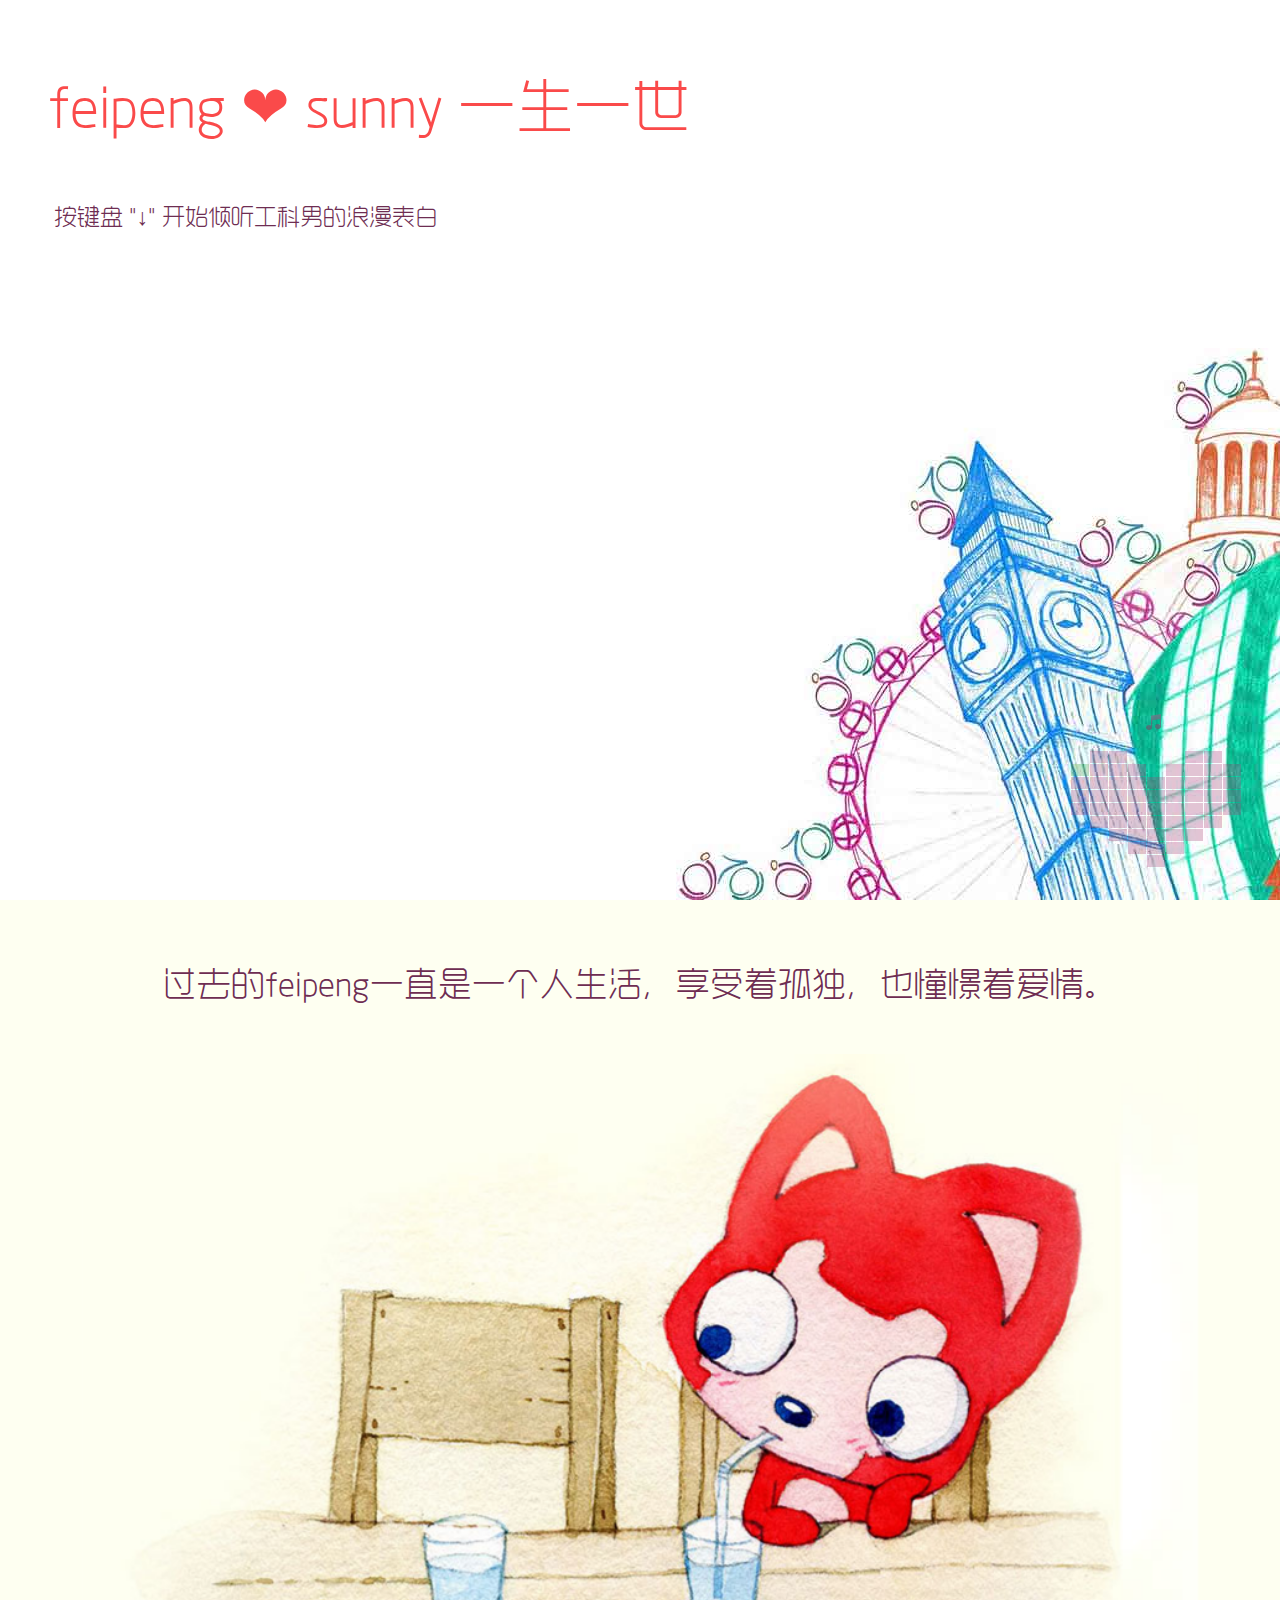
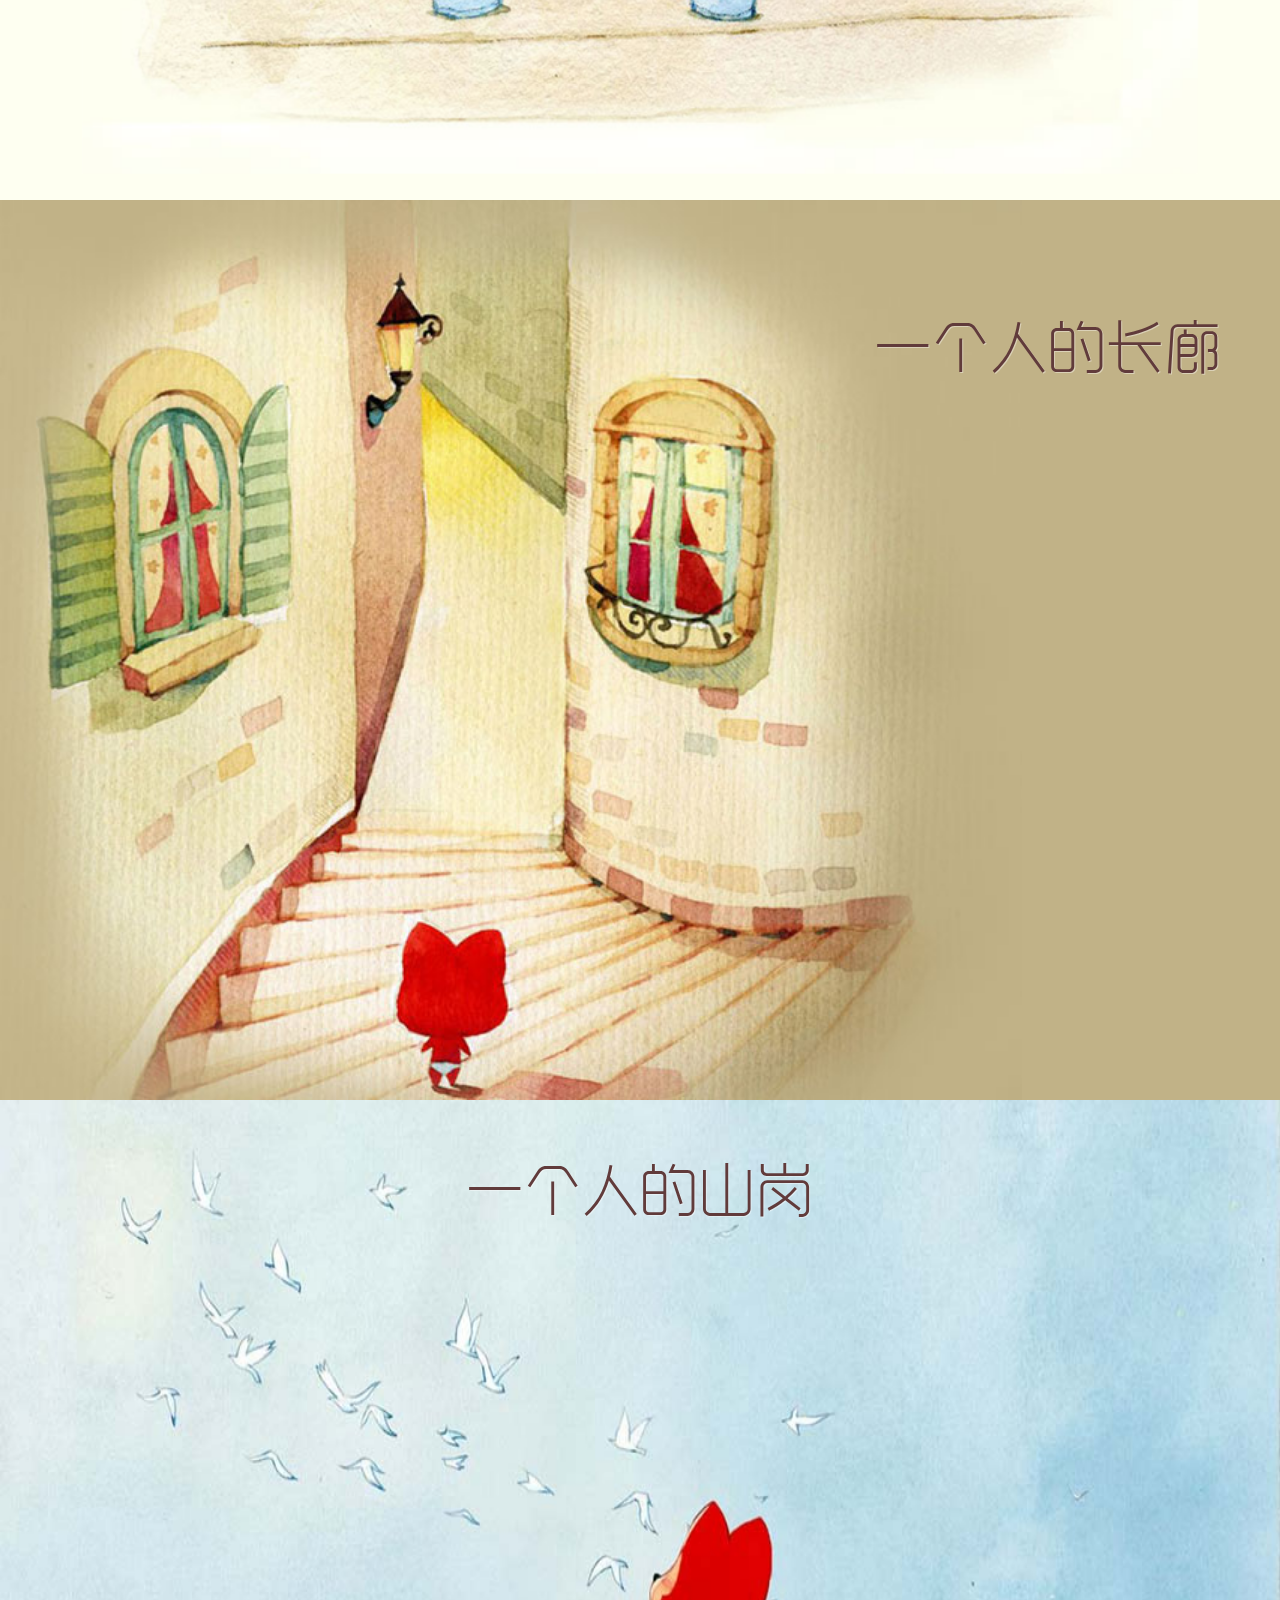
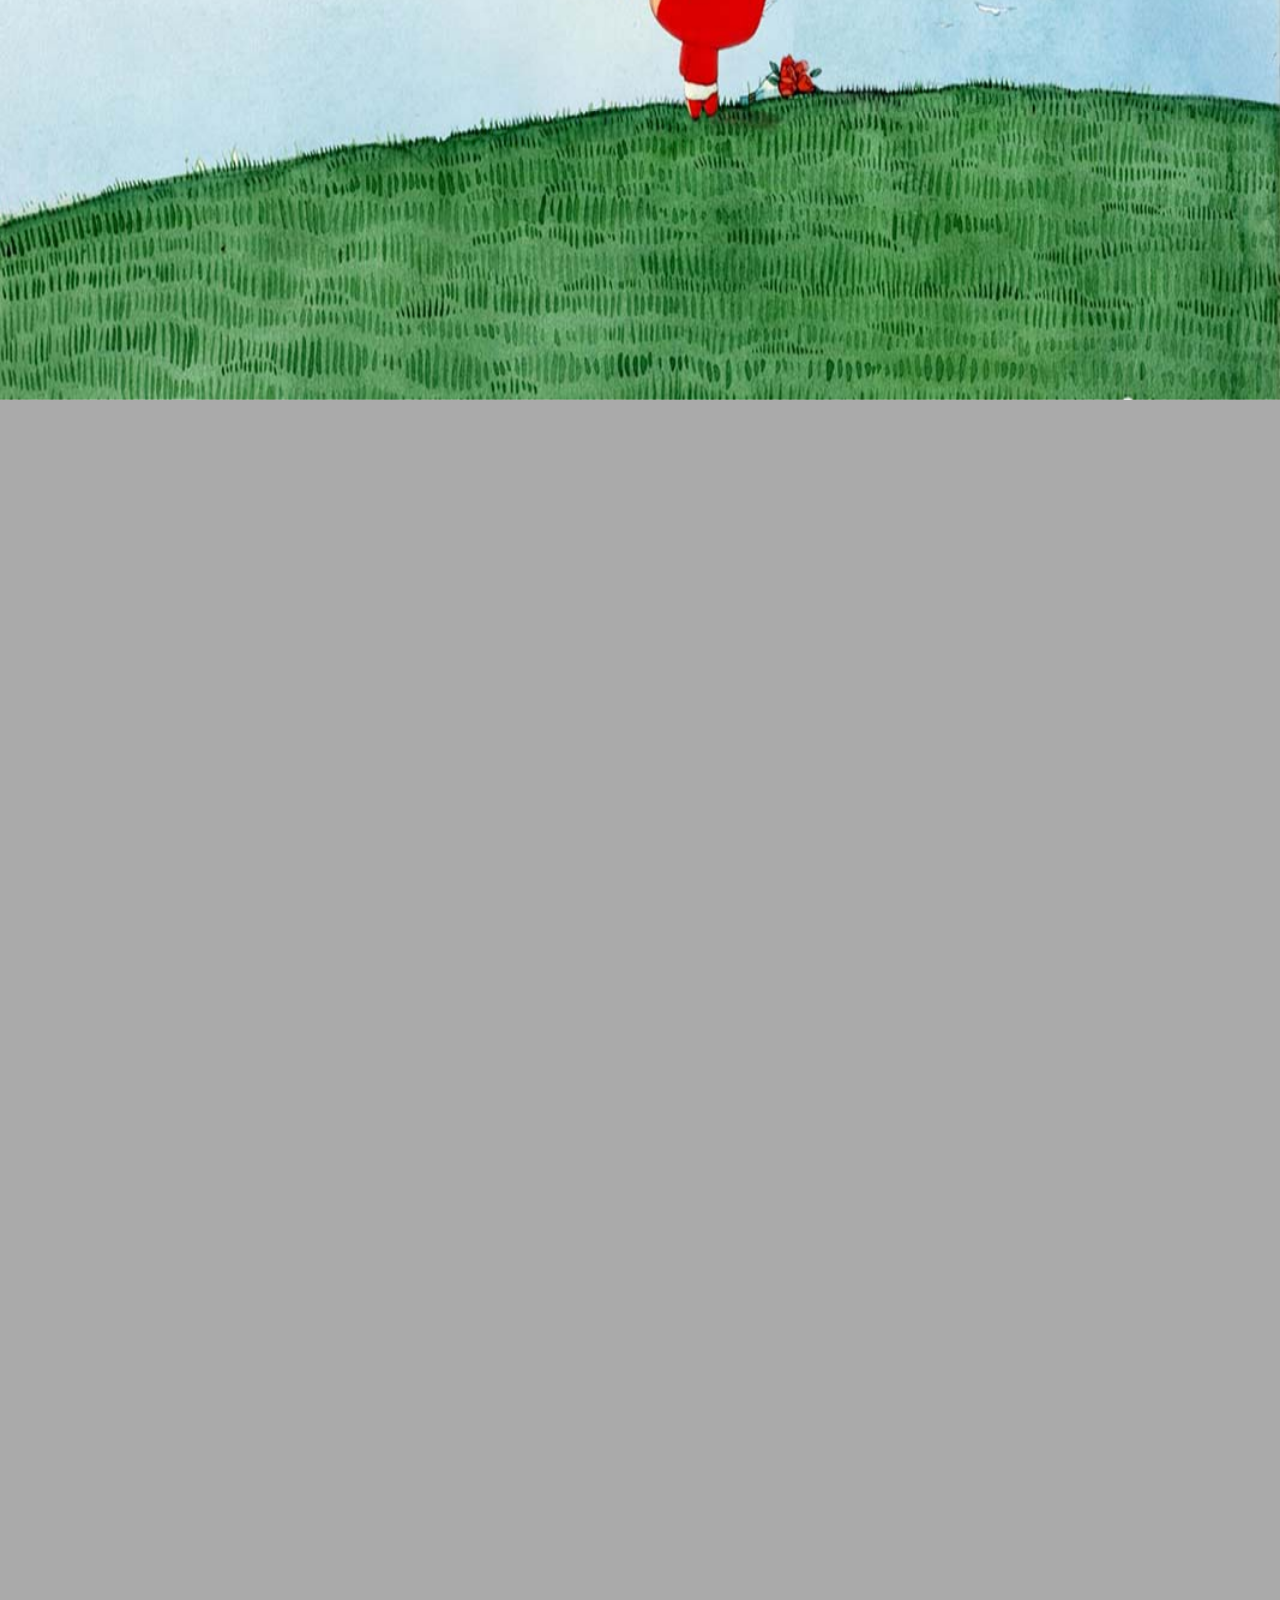
==== index.html @ ffeda3e2 "edit" ====
<html><!DOCTYPE HTML>
<!--[if IE 6]>
<html id="ie6" class="ie ie6 lt-ie9">
<![endif]-->
<!--[if IE 7]>
<html id="ie7" class="ie ie7 lt-ie9">
<![endif]-->
<!--[if IE 8]>
<html id="ie8" class="ie ie8 lt-ie9">
<![endif]-->
<!--[if gte IE 9]>
<html class="ie ie9">
<![endif]-->
<!--[if !(IE)]><!-->
<html>
<!--<![endif]-->
<head>
	<meta http-equiv='Pragma' content='no-cache' />
	<meta charset="UTF-8">
	<meta name="viewport" content="width=device-width, minimum-scale=1.0, maximum-scale=1.0, user-scalable=no">
	<meta name="author" content="DSX,工科男表白,浪漫表白,表白网站">
	<meta name="description" content="这是XXX为XXX表白制作的表白网站">
	<title>feipeng LOVE sunny</title>
	<link rel="stylesheet" href="all.min.css" >
</head>
<body>
	<div class="flowtime">
		<div class="ft-section section-1" data-id="section-1">
			<div id="/section-1/page-1" class="ft-page page-1" data-id="page-1">
				<p class="text1"><span id="text-75" contenteditable="true">feipeng</span> ❤ <span id="text-76" contenteditable="true">sunny</span> <span id="text-77" contenteditable="true">一生一世</span></p>
				<p class="text2">按键盘 "↓" <span id="text-78" contenteditable="true">开始倾听工科男的浪漫表白</span></p>
			</div>
			<div id="/section-1/page-2" class="ft-page page-2" data-id="page-2">
				<p class="top-text" id="text-1" contenteditable="true">过去的feipeng一直是一个人生活，享受着孤独，也憧憬着爱情。</p>
				<img src="img/iali63.jpg" tppabs="img/iali63.jpg"  alt="过去的feipeng一直是一个人生活，享受着孤独，也憧憬着爱情。" />
			</div>
			<div id="/section-1/page-3" class="ft-page page-3 left-img" data-id="page-3">
				<h2 class="text" id="text-2" contenteditable="true">一个人的长廊</h2>
				<img src="img/iali35.jpg" tppabs="img/iali35.jpg"  alt="一个人的长廊"/>
			</div>
			<div id="/section-1/page-4" class="ft-page page-4 full-img" data-id="page-4">
				<h2 class="center-text" id="text-3" contenteditable="true">一个人的山岗</h2>
				<img src="img/iali6.jpg" tppabs="img/iali6.jpg"  alt="一个人的山岗" />
			</div>
		</div>
		<div class="ft-section section-2" data-id="section-2">
			<div id="/section-2/page-1" class="ft-page page-5 full-img" data-id="page-1">
				<h2 class="center-text" id="text-4" contenteditable="true">一个人的地铁</h2>
				<img src="img/iali19.jpg" tppabs="img/iali19.jpg"  alt="一个人的地铁" />
			</div>
			<div id="/section-2/page-2" class="ft-page page-6" data-id="page-2">
				<h2 class="center-text" id="text-5" contenteditable="true">一个人的游乐场</h2>
				<img src="img/iali29.jpg" tppabs="img/iali29.jpg" alt="一个人的游乐场"/>
			</div>
			<div id="/section-2/page-3" class="ft-page page-7" data-id="page-3">
				<h3 id="text-6" contenteditable="true">但他依然乐观，微笑着，等待着</h3>
				<img src="img/iali60.jpg" tppabs="img/iali60.jpg"  alt="但他依然乐观，微笑着，等待着"/>
			</div>
			<div id="/section-2/page-4" class="ft-page page-8 full-img" data-id="page-4">
				<h3 id="text-7" contenteditable="true">生活难免有风风雨雨</h3>
				<img src="img/iali51.jpg" tppabs="img/iali51.jpg" alt="生活难免有风风雨雨" />
			</div>
			<div id="/section-2/page-5" class="ft-page page-9" data-id="page-5">
				<h3 id="text-8" contenteditable="true">他总是能够轻松的应对</h3>
				<img src="img/iali5.jpg" tppabs="img/iali5.jpg" />
			</div>
			<div id="/section-2/page-6" class="ft-page page-10" data-id="page-6">
				<h3 id="text-9" contenteditable="true">并且面带阳光、自信的笑容</h3>
				<img src="img/iali22.jpg" tppabs="img/iali22.jpg" />
			</div>
		</div>
		<div class="ft-section section-3" data-id="section-3">
			<div id="/section-3/page-1" class="ft-page page-11 full-img" data-id="page-1">
				<h3 id="text-10" contenteditable="true">生活也不会总是一帆风顺</h3>
				<img src="img/iali24.jpg" tppabs="img/iali24.jpg"  />
			</div>
			<div id="/section-3/page-2" class="ft-page page-12" data-id="page-2">
				<h3><span id="text-11" contenteditable="true">但他每次都能勇敢的面对</span><br /><span id="text-12" contenteditable="true">随时准备接受生活的挑战</span></h3>
				<img src="img/iali25.jpg" tppabs="img/iali25.jpg" />
			</div>
			<div id="/section-3/page-3" class="ft-page page-13" data-id="page-3">
				<img src="img/iali64.jpg" tppabs="img/iali64.jpg" alt='可是小明的爱情又在哪里呢？' />
				<h3 id="text-13" contenteditable="true">可是feipeng的爱情又在哪里呢？</h3>
			</div>
			<div id="/section-3/page-4" class="ft-page page-14 left-img" data-id="page-4">
				<h3 id="text-14" contenteditable="true">在镜子里面吗？他不敢相信</h3>
				<img src="img/iali46.jpg" tppabs="img/iali46.jpg" />
			</div>
			<div id="/section-3/page-5" class="ft-page page-15 left-img" data-id="page-5">
				<h3><span id="text-15" contenteditable="true">他去问大树，我的爱情在哪里？</span><br /><span id="text-16" contenteditable="true">大树告诉他，也许就在不远的地方</span></h3>
				<img src="img/iali45.jpg" tppabs="img/iali45.jpg" />
			</div>
			<div id="/section-3/page-6" class="ft-page page-16 left-img" data-id="page-6">
				<h3><span id="text-17" contenteditable="true">于是，feipeng一个人继续向前走</span><br /><span id="text-18" contenteditable="true">走在茫茫的雪地上</span></h3>
				<img src="img/iali66.jpg" tppabs="img/iali66.jpg" />
			</div>
			<div id="/section-3/page-7" class="ft-page page-17 top-text" data-id="page-7">
				<h3 id="text-19" contenteditable="true">直到有一天feipeng与sunny相遇了</h3>
				<img src="img/iali16.jpg" tppabs="img/iali16.jpg" />
			</div>
		</div>
		<div class="ft-section section-4" data-id="section-4">
			<div id="/section-4/page-1" class="ft-page page-18 full-img" data-id="page-1">
				<p class="text" id="text-20" contenteditable="true">feipeng喜欢sunny，非常非常的喜欢，因为sunny的出现，feipeng脸上有了更加灿烂的笑容</p>
				<img src="img/iali11.jpg" tppabs="img/iali11.jpg"  />
			</div>
			<div id="/section-4/page-2" class="ft-page page-19" data-id="page-2">
				<h3 id="text-21" contenteditable="true">可是sunny会喜欢feipeng吗？</h3>
				<img src="img/iali75.jpg" tppabs="img/iali75.jpg" />
			</div>
			<div id="/section-4/page-3" class="ft-page page-20" data-id="page-3">
				<img src="img/iali59.png" tppabs="img/iali59.png" />
				<h3 id="text-22" contenteditable="true">feipeng想。。。</h3>
				<img src="img/iali9.jpg" tppabs="img/iali9.jpg" />
			</div>
			<div id="/section-4/page-4" class="ft-page page-21" data-id="page-4">
				<h3 id="text-23" contenteditable="true">feipeng想和sunny在一起</h3>
				<img src="img/iali59.png" tppabs="img/iali59.png" />
			</div>
			<div id="/section-4/page-5" class="ft-page page-22 left-img" data-id="page-5">
				<h3 id="text-24" contenteditable="true">然后feipeng会经常去找sunny</h3>
				<img src="img/iali4.jpg" tppabs="img/iali4.jpg" />
			</div>
			<div id="/section-4/page-6" class="ft-page page-23 left-img" data-id="page-6">
				<h3 id="text-25" contenteditable="true">然后两个人一起出去玩</h3>
				<img src="img/iali44.jpg" tppabs="img/iali44.jpg" />
			</div>
			<div id="/section-4/page-7" class="ft-page page-24 full-img" data-id="page-7">	
				<h3 id="text-26" contenteditable="true">晚上feipeng会把sunny送回家</h3>
				<img src="img/iali32.jpg" tppabs="img/iali32.jpg" />
			</div>
		</div>
		<div class="ft-section section-5" data-id="section-5">
			<div id="/section-5/page-1" class="ft-page page-25 left-img" data-id="page-1">
				<h3><span id="text-27" contenteditable="true">直到很晚</span><br /><span id="text-28" contenteditable="true">feipeng再一个人回家</span></h3>
				<img src="img/iali37.jpg" tppabs="img/iali37.jpg" />
			</div>
			<div id="/section-5/page-2" class="ft-page page-26 top-text" data-id="page-2">
				<h3 id="text-29" contenteditable="true">然后高兴地进入梦乡，在梦中还会和sunny在一起</h3>
				<img src="img/iali10.gif" tppabs="img/iali10.gif" />
			</div>
			<div id="/section-5/page-3" class="ft-page page-27" data-id="page-3">
				<h3 id="text-30" contenteditable="true">feipeng想成为了sunny的逛街助手</h3>
				<img src="img/iali67.jpg" tppabs="img/iali67.jpg"  />
			</div>
			<div id="/section-5/page-4" class="ft-page page-28" data-id="page-4">
				<h3 id="text-31" contenteditable="true">然后，feipeng和sunny一起去很多地方玩</h3>
				<img src="img/iali40.jpg" tppabs="img/iali40.jpg" />
			</div>
			<div id="/section-5/page-5" class="ft-page page-29" data-id="page-5">
				<h3 id="text-32" contenteditable="true">feipeng也想和sunny一块成为一对吃货</h3>
				<img src="img/iali12.jpg" tppabs="img/iali12.jpg" />
			</div>
			<div id="/section-5/page-6" class="ft-page page-30" data-id="page-6">
				<h3 id="text-33" contenteditable="true">再然后，他们会搬到了一起</h3>
				<img src="img/iali76.gif" tppabs="img/iali76.gif" />
			</div>
			<div id="/section-5/page-7" class="ft-page page-31" data-id="page-7">
				<h3 id="text-34" contenteditable="true">再然后，feipeng会开始学习她的技能</h3>
				<img src="img/iali77.jpg" tppabs="img/iali77.jpg" />
			</div>
		</div>
		<div class="ft-section section-6" data-id="section-6">
			<div id="/section-6/page-1" class="ft-page page-32" data-id="page-1">
				<h3 id="text-35" contenteditable="true">煮饭</h3>
				<img src="img/iali62.jpg" tppabs="img/iali62.jpg"  />
			</div>
			<div id="/section-6/page-2" class="ft-page page-33 top-text" data-id="page-2">
				<h3 id="text-36" contenteditable="true">那时候，每天早上，他们吃着自己做的美食</h3>
				<img src="img/iali3.jpg" tppabs="img/iali3.jpg" />
			</div>
			<div id="/section-6/page-3" class="ft-page page-34 left-img" data-id="page-3">
				<h3 id="text-37" contenteditable="true">然后在同一个站台，高高兴兴的一起上班</h3>
			</div>
			<div id="/section-6/page-4" class="ft-page page-35" data-id="page-4">
				<h3><span id="text-38" contenteditable="true">feipeng会感觉自己好幸福。</span><br /><span id="text-39" contenteditable="true">因为自己有了家</span><br /><span id="text-40" contenteditable="true">那个有sunny在的地方</span></h3>
				<img src="img/iali8.gif" tppabs="img/iali8.gif" />
			</div>
			<div id="/section-6/page-5" class="ft-page page-36 full-img" data-id="page-5">
				<h3 id="text-41" contenteditable="true">他们可能偶尔也会吵架</h3>
				<img src="img/iali31.jpg" tppabs="img/iali31.jpg" />
			</div>
			<div id="/section-6/page-6" class="ft-page page-37 left-img" data-id="page-6">
				<h3 id="text-42" contenteditable="true">feipeng不想这样</h3>
				<img src="img/iali49.jpg" tppabs="img/iali49.jpg" />
			</div>
			<div id="/section-6/page-7" class="ft-page page-38 bottom-text" data-id="page-7">
				<img src="img/iali21.jpg" tppabs="img/iali21.jpg" />
				<h3 id="text-43" contenteditable="true">一定是我有什么做的不对，feipeng会这么想</h3>
			</div>
		</div>
		<div class="ft-section section-7" data-id="section-7">
			<div id="/section-7/page-1" class="ft-page page-39 left-img" data-id="page-1">
				<h3 id="text-44" contenteditable="true">如果没有sunny在身边，窗外就没有风景</h3>
				<img src="img/iali2.jpg" tppabs="img/iali2.jpg" />
			</div>
			<div id="/section-7/page-2" class="ft-page page-40" data-id="page-2">
				<h3 id="text-45" contenteditable="true">如果没有sunny在身后</h3>
				<img src="img/iali14.jpg" tppabs="img/iali14.jpg"  />
			</div>
			<div id="/section-7/page-3" class="ft-page page-41" data-id="page-3">
				<img src="img/iali30_1.jpg" tppabs="img/iali30_1.jpg" class='img1'/>
				<img src="img/iali30_2.jpg" tppabs="img/iali30_2.jpg" class='img2'/>
				<h3 id="text-46" contenteditable="true"> feipeng又怎会飞的更高更远</h3>
			</div>
			<div id="/section-7/page-4" class="ft-page page-42" data-id="page-4">
				<h3><span id="text-47" contenteditable="true">feipeng不想这样。他要为sunny改变自己</span><br /><span id="text-48" contenteditable="true">feipeng不知道sunny喜欢什么，但他一定会满足她的一切。</span></h3>
				<img src="img/iali69.jpg" tppabs="img/iali69.jpg"  />
			</div>
			<div id="/section-7/page-5" class="ft-page page-43" data-id="page-5">
				<img src="img/iali42.jpg" tppabs="img/iali42.jpg" />
				<h3 id="text-49" contenteditable="true">我愿意一直陪伴着你</h3>
			</div>
			<div id="/section-7/page-6" class="ft-page page-44 left-img" data-id="page-6">
				<h3><span id="text-50" contenteditable="true">爱情就像花草一样</span><br /><span id="text-51" contenteditable="true">需要用包容来浇灌</span></h3>
				<img src="img/iali0.jpg" tppabs="img/iali0.jpg" />
			</div>
			<div id="/section-7/page-7" class="ft-page page-45 left-img" data-id="page-7">
				<h3><span id="text-52" contenteditable="true">直到一天，feipeng不想让自己后悔</span><br /><span id="text-53" contenteditable="true">feipeng开始准备一份惊喜</span></h3>
				<img src="img/iali18.jpg" tppabs="img/iali18.jpg" />
			</div>
		</div>
		<div class="ft-section section-8" data-id="section-8">
			<div id="/section-8/page-1" class="ft-page page-46" data-id="page-1">
				<img src="img/iali57.gif" tppabs="img/iali57.gif" />
				<h3>
					<span id="text-54" contenteditable="true">看着惊喜一点点准备好了</span>
					<span id="text-55" contenteditable="true">feipeng好开心</span>
					<span id="text-56" contenteditable="true">因为他想象着sunny看到时</span>
					<span id="text-57" contenteditable="true">开心的样子</span>
				</h3>
			</div>
			<div id="/section-8/page-2" class="ft-page page-47 top-text" data-id="page-2">
				<img src="img/iali58.jpg" tppabs="img/iali58.jpg" />
				<h3>
					<span id="text-58" contenteditable="true">想想未来他们或许</span>
                    <span id="text-59" contenteditable="true">会有一辈子</span>
					<span id="text-59" contenteditable="true">feipeng好开心</span>
					<span id="text-60" contenteditable="true">或许他可以和sunny一起</span>
					<span id="text-61" contenteditable="true">去全世界好多地方玩</span></h3>
				
			</div>
			<div id="/section-8/page-3" class="ft-page page-48 left-img" data-id="page-3">
				<p><span id="text-62" contenteditable="true">feipeng也会继续努力</span><br /><span id="text-63" contenteditable="true">为了他和sunny的梦之城堡</span></p>
				<img src="img/iali65.jpg" tppabs="img/iali65.jpg"  />
			</div>
			<div id="/section-8/page-4" class="ft-page page-49 full-img" data-id="page-4">
			<img src="img/iali71.jpg" tppabs="img/iali71.jpg" />
				<p class="text">
					<span class='text' id="text-64" contenteditable="true">feipeng很幸福，因为他遇到了sunny。他相信后面的每天都会是快乐的</span><br />
					<span class='text' id="text-65" contenteditable="true">简简单单，体会与XX在一起的每一个刻</span>
				</p>
			</div>
			<div id="/section-8/page-5" class="ft-page page-50" data-id="page-5">
				<p class='text' id="text-66" contenteditable="true">feipeng想和sunny一起过幸福的生活</p>
				<img src="img/iali50_1.jpg" tppabs="img/iali50_1.jpg" class='img1' />
				<img src="img/iali50_2.jpg" tppabs="img/iali50_2.jpg" class='img2' />
			</div>
			<div id="/section-8/page-6" class="ft-page page-51" data-id="page-6">
				<p>
					<span id="text-67" contenteditable="true">永远有多远？</span><br />
					<span id="text-68" contenteditable="true">比时间多一秒就是永远，我会永远爱你</span><br />
					<span id="text-69" contenteditable="true">世界有多大？</span><br />
					<span id="text-70" contenteditable="true">你走到哪里，世界就有多大</span>
					</p>
			</div>
		</div>
		<div class="ft-section section-9" data-id="section-9">
			<div id="/section-9/page-1" class="ft-page page-52 full-img" data-id="page-1">
				<h3 id="text-71" contenteditable="true">如果三年后你注定是我女朋友，你何不提早行使你的权利</h3>
				<img src="img/iali20.jpg" tppabs="img/iali20.jpg"  />
			</div>
			<div id="/section-9/page-2" class="ft-page page-53" data-id="page-2">
				<img src="img/iali68.jpg" tppabs="img/iali68.jpg" alt='happy birthday' />
				<h3 id="text-72" contenteditable="true">我爱你</h3>
			</div>
			<div id="/section-9/page-3" class="ft-page page-54 center-img" data-id="page-3" >
				<div class="center-img">I love you</div>
			</div>
			<div id="/section-9/page-4" class="ft-page page-55 right-img" data-id="page-4">
				<img src="img/14915.jpg" tppabs="img/14915.jpg" />
				<p class="text">
					<span id="text-73" contenteditable="true">我相信，feipeng和sunny的故事会一直继续下去。</span><br />
					<span id="text-74" contenteditable="true">无论精彩、平淡都会是他们喜欢的。</span><br /><br />
                    <span id="text-74" contenteditable="true" style="color:red">龚萱，我爱你</span><br />
					<br />
					<br />
					<span> -- 按“Esc"键有惊喜</span>
				</p>				
			</div>
		</div>
	</div>
	<div class="nojavascript">您的浏览器禁用了javascript，无法正常浏览本页面</div>
	

	<audio id="bgmMusic" src="lovebgm.mp3" autoplay="autoplay" loop preload="auto" type="audio/mp3"></audio>

	
	<script src="jquery.min.js"></script>
	<script src="all.min.js" ></script>
	<script src="love.min.js" ></script>
	<div class="mPower"><span id="on" title="点击暂停" style=""></span><span id="off" title="点击播放"  style=""></span></div>

	
</body>
</html>
---- all.min.css ----
html,body,div,span,applet,object,iframe,h1,h2,h3,h4,h5,h6,p,blockquote,pre,a,abbr,acronym,address,big,cite,code,del,dfn,em,img,ins,kbd,q,s,samp,small,strike,strong,sub,sup,tt,var,b,u,i,center,dl,dt,dd,ol,ul,li,fieldset,form,label,legend,table,caption,tbody,tfoot,thead,tr,th,td,article,aside,canvas,details,embed,figure,figcaption,footer,header,hgroup,menu,nav,output,ruby,section,summary,time,mark,audio,video {
	margin:0;
	padding:0;
	border:0;
	font-size:100%;
	font:inherit;
	vertical-align:baseline
}
article,aside,details,figcaption,figure,footer,header,hgroup,menu,nav,section {
	display:block
}
body {
	line-height:1
}
strong,b {
	font-weight:bold
}
ol,ul {
	list-style:none
}
blockquote,q {
	quotes:none
}
blockquote:before,blockquote:after,q:before,q:after {
	content:'';
	content:none
}
table {
	border-collapse:collapse;
	border-spacing:0
}
html,body {
	width:100%;
	height:100%;
	-webkit-text-size-adjust:none
}
body {
	white-space:nowrap
}
.nojavascript {
	position:fixed;
	top:0;
	width:100%;
	text-align:center;
	font-size:3em;
}
.flowtime {
	font-size:0;
	width:100%;
	height:100%;
	-o-transform-origin:0 0;
	-ms-transform-origin:0 0;
	-moz-transform-origin:0 0;
	-webkit-transform-origin:0 0;
	transform-origin:0 0;
	-o-transform:translateZ(0);
	-ms-transform:translateZ(0);
	-moz-transform:translateZ(0);
	-webkit-transform:translateZ(0);
	transform:translateZ(0);
	-o-backface-visibility:hidden;
	-ms-backface-visibility:hidden;
	-moz-backface-visibility:hidden;
	-webkit-backface-visibility:hidden;
	backface-visibility:hidden;
	-o-transition:-o-transform .5s cubic-bezier(.77,.10,.22,1);
	-moz-transition:-moz-transform .5s cubic-bezier(.77,.10,.22,1);
	-webkit-transition:-webkit-transform .5s cubic-bezier(.77,.10,.22,1);
	transition:transform .5s cubic-bezier(.77,.10,.22,1)
}
.flowtime.no-transition {
	-o-transition:-o-transform 0s;
	-moz-transition:-moz-transform 0s;
	-webkit-transition:-webkit-transform 0s;
	transition:transform 0s
}
.ft-section {
	width:100%;
	height:100%;
	position:relative;
	-o-transform:translateZ(0);
	-ms-transform:translateZ(0);
	-moz-transform:translateZ(0);
	-webkit-transform:translateZ(0);
	transform:translateZ(0)
}
.ft-section,.ft-section-thumb {
	font-size:16px;
	font-size:1rem;
	white-space:normal;
	display:inline-block;
	vertical-align:top
}
.ft-page {
	-moz-box-sizing:border-box;
	-webkit-box-sizing:border-box;
	box-sizing:border-box;
	width:100%;
	height:100%;
	position:relative;
	z-index:auto;
	-o-transform:translateZ(0);
	-ms-transform:translateZ(0);
	-moz-transform:translateZ(0);
	-webkit-transform:translateZ(0);
	transform:translateZ(0)
}
.ft-page.actual {
	z-index:100
}
.ft-overview .ft-page {
	cursor:pointer;
	-o-transition:all .5s cubic-bezier(.77,.10,.22,1);
	-moz-transition:all .5s cubic-bezier(.77,.10,.22,1);
	-webkit-transition:all .5s cubic-bezier(.77,.10,.22,1);
	transition:all .5s cubic-bezier(.77,.10,.22,1);
	-o-transform:scale(0.95);
	-ms-transform:scale(0.95);
	-moz-transform:scale(0.95);
	-webkit-transform:scale(0.95);
	transform:scale(0.95);
	-o-transform-origin:50% 50%;
	-ms-transform-origin:50% 50%;
	-moz-transform-origin:50% 50%;
	-webkit-transform-origin:50% 50%;
	transform-origin:50% 50%
}
.ft-overview .ft-page * {
	pointer-events:none
}
.ft-absolute-nav {
	overflow:hidden
}
.ft-absolute-nav .flowtime {
	position:absolute
}
.ft-fragment {
	opacity:0;
	-o-transition:all .3s cubic-bezier(.77,.10,.22,1);
	-moz-transition:all .3s cubic-bezier(.77,.10,.22,1);
	-webkit-transition:all .3s cubic-bezier(.77,.10,.22,1);
	transition:all .3s cubic-bezier(.77,.10,.22,1);
	-o-transform:translateZ(0);
	-ms-transform:translateZ(0);
	-moz-transform:translateZ(0);
	-webkit-transform:translateZ(0);
	transform:translateZ(0)
}
.ft-fragment.revealed.step {
	opacity:.3
}
.ft-fragment.revealed.shy {
	opacity:0
}
.ft-fragment.revealed,.ft-fragment.revealed-temp,.ft-fragment.revealed.actual {
	opacity:1
}
.ft-default-progress {
	position:fixed;
	bottom:16px;
	bottom:1rem;
	right:16px;
	right:1rem;
	z-index:1000;
	opacity:.3;
	-o-transition:all .5s cubic-bezier(.77,.10,.22,1);
	-moz-transition:all .5s cubic-bezier(.77,.10,.22,1);
	-webkit-transition:all .5s cubic-bezier(.77,.10,.22,1);
	transition:all .5s cubic-bezier(.77,.10,.22,1)
}
.ft-default-progress:hover {
	opacity:1
}
.ft-overview .ft-default-progress {
	opacity:0;
	pointer-events:none
}
.ft-page-thumb {
	-moz-box-sizing:border-box;
	-webkit-box-sizing:border-box;
	box-sizing:border-box;
	width:18px;
	height:12px;
	margin-right:1px;
	margin-bottom:1px;
	background-color:rgba(0,0,0,0.7);
	cursor:pointer;
	-o-transition:all .3s cubic-bezier(.77,.10,.22,1);
	-moz-transition:all .3s cubic-bezier(.77,.10,.22,1);
	-webkit-transition:all .3s cubic-bezier(.77,.10,.22,1);
	transition:all .3s cubic-bezier(.77,.10,.22,1)
}
.ft-page-thumb:hover {
	background-color:rgba(255,255,255,0.7)
}
.ft-page-thumb.actual {
	background-color:rgba(255,255,255,0.5);
	border:1px solid #fff
}
img {
	-o-transform:translate3d(0,0,0);
	-ms-transform:translate3d(0,0,0);
	-moz-transform:translate3d(0,0,0);
	-webkit-transform:translate3d(0,0,0);
	transform:translate3d(0,0,0);
	-o-backface-visibility:hidden;
	-ms-backface-visibility:hidden;
	-moz-backface-visibility:hidden;
	-webkit-backface-visibility:hidden;
	backface-visibility:hidden
}
.parallax {
	position:relative;
	-o-transition:all .5s cubic-bezier(.50,.10,.50,1);
	-moz-transition:all .5s cubic-bezier(.50,.10,.50,1);
	-webkit-transition:all .5s cubic-bezier(.50,.10,.50,1);
	transition:all .5s cubic-bezier(.50,.10,.50,1)
}
.ft-overview .parallax {
	-o-transform:translate3d(0,0,0)!important;
	-ms-transform:translate3d(0,0,0)!important;
	-moz-transform:translate3d(0,0,0)!important;
	-webkit-transform:translate3d(0,0,0)!important;
	transform:translate3d(0,0,0)!important
}
@font-face {
	font-family:'RuiHeiXiTi';
	src:url('fonts/RuiHeiXiTi.otf') format('truetype');
	font-weight:bold;
	font-style:normal
}
html {
	font-size:100%;
	line-height:1.5rem;
	background-color:#aaa;
	color:#6e2d52;
	text-shadow:1px 1px 0 rgba(255,255,255,0.4)
}
body,button {
	font-family:"RuiHeiXiTi",sans-serif
}
.navigation,.credits,.switches {
	display:none
}
.ft-page {
	padding:1em;
	background-color:#fed1ea;
	text-align:center
}
.flowtime h1,.flowtime h2,.flowtime h3,.flowtime h4,.flowtime h5,.flowtime h6,.flowtime p,.flowtime ul,.flowtime ol,.flowtime dl,.flowtime li,.flowtime dt,.flowtime dd {
	display:block;
	-o-transition:all .3s cubic-bezier(.77,.10,.22,1);
	-moz-transition:all .3s cubic-bezier(.77,.10,.22,1);
	-webkit-transition:all .3s cubic-bezier(.77,.10,.22,1);
	transition:all .3s cubic-bezier(.77,.10,.22,1)
}
.flowtime h1,.flowtime h2,.flowtime h3,.flowtime h4,.flowtime h5,.flowtime h6 {
	font-weight:bold;
	color:#613b3b;
	padding-top:1em
}
.flowtime h1 {
	font-size:4rem;
	line-height:4.3rem
}
.flowtime h2 {
	font-size:3rem;
	line-height:3.3rem
}
.flowtime h3 {
	font-size:2.5rem;
	line-height:3rem
}
.flowtime h4,.flowtime h5,.flowtime h6 {
	font-size:1.75rem;
	line-height:2rem
}
.flowtime p {
	font-size:1.75rem;
	line-height:2rem;
	margin:2rem 0
}
.flowtime ul,.flowtime ol,.flowtime dl {
	font-size:1.75rem;
	line-height:2rem;
	margin:2rem 0
}
.flowtime ul,.flowtime ol,.flowtime dl {
	margin:0 2rem
}
.flowtime li,.flowtime dd {
	line-height:1.75rem;
	margin-bottom:1rem;
	position:relative
}
.flowtime dt {
	position:relative
}
.flowtime ul li:before,.flowtime dl dt:before {
	content:"\2022";
	text-align:right;
	color:#fd0;
	margin-right:.5rem;
	display:inline-block;
	position:absolute;
	left:-1rem
}
.flowtime ol {
	counter-reset:list
}
.flowtime ol li:before {
	content:counter(list) ".";
	counter-increment:list;
	font-size:.75em;
	color:#fd0;
	margin-right:.5rem;
	display:inline-block;
	position:relative;
	top:-0.075em
}
.flowtime dl dd {
	font-size:.8em;
	margin-left:1rem
}
.flowtime small {
	font-size:.6em;
	vertical-align:middle
}
.flowtime pre,.flowtime code {
	font-family:monospace;
	margin:1rem 0
}
.flowtime strong {
	font-weight:bold;
	color:#fd0;
	text-shadow:1px 2px 0 #000,1px -1px 0 rgba(0,0,0,0.3),-1px -1px 0 rgba(0,0,0,0.3),-1px 1px 0 rgba(0,0,0,0.3)
}
.flowtime q {
	quotes:"“" "”"
}
.flowtime q:before {
	content:open-quote
}
.flowtime q:after {
	content:close-quote
}
.flowtime blockquote {
	font-size:1.5rem;
	margin:1.5rem 2rem;
	padding:1rem;
	background-color:rgba(0,0,0,0.3);
	border-left:.5rem solid rgba(255,255,255,0.5);
	border-radius:.5rem
}
.flowtime q,.flowtime cite,.flowtime blockquote {
	font-style:italic
}
.flowtime .small {
	font-size:.6em
}
.flowtime .attention {
	color:red;
	text-shadow:1px 2px 0 #000,1px -1px 0 rgba(0,0,0,0.3),-1px -1px 0 rgba(0,0,0,0.3),-1px 1px 0 rgba(0,0,0,0.3)
}
.flowtime sup {
	font-size:.7em;
	position:relative;
	top:-0.5em
}
.flowtime a,.flowtime a:link,.flowtime a:visited,.flowtime a:active,.flowtime a:focus {
	color:#666;
	text-decoration:none
}
.flowtime a:hover {
	color:#666;
	text-decoration:underline
}
.flowtime a:hover img,.flowtime a:active img,.flowtime a:focus img {
	-webkit-box-shadow:1px 2px 10px 5px rgba(0,0,0,0.5);
	box-shadow:1px 2px 10px 5px rgba(0,0,0,0.5)
}
.flowtime .stack {
	width:100%;
	height:100%;
	margin:1rem 0;
	position:relative
}
.flowtime .stacked {
	width:100%;
	position:absolute;
	top:0;
	left:0
}
.flowtime img {
	max-width:100%;
	max-height:100%;
	display:block;
	margin:0 auto
}
.flowtime .stack-center {
	text-align:center;
	white-space:nowrap;
	position:absolute;
	top:2rem;
	right:2rem;
	bottom:2rem;
	left:2rem
}
.flowtime .stack-center:before {
	content:"";
	height:100%;
	display:inline-block;
	vertical-align:middle
}
.flowtime .stack-center .stacked-center {
	white-space:normal;
	max-width:100%;
	max-height:100%;
	display:inline-block;
	vertical-align:middle
}
@media screen and (min-height:41em) and (min-width:80em) {
	html {
	font-size:120%
}
}@media screen and (min-height:50em) and (min-width:90em) {
	html {
	font-size:140%
}
}@media screen and (max-device-height:578px) {
	html {
	font-size:50%
}
}.parallax-demo {
	overflow:hidden
}
.parallax-demo .kingmix {
	position:absolute;
	left:20%;
	bottom:-10%;
	z-index:50
}
.parallax-demo .sax {
	position:absolute;
	left:6%;
	bottom:-18%;
	z-index:40
}
.parallax-demo .tone {
	position:absolute;
	left:49%;
	bottom:-32%;
	z-index:30
}
.ft-overview .section-1 {
	margin-top:0
}
.ft-overview .section-2 {
	margin-top:-40%
}
.ft-overview .section-3 {
	margin-top:-40%
}
.ft-overview .section-4 {
	margin-top:0
}
.ft-overview .section-5 {
	margin-top:60%
}
.ft-overview .section-6 {
	margin-top:0
}
.ft-overview .section-7 {
	margin-top:-40%
}
.ft-overview .section-8 {
	margin-top:-40%
}
.ft-overview .section-9 {
	margin-top:0
}
.ft-page-thumb {
	background-color:#a54479
}
.ft-page-thumb.actual {
	background-color:#44a54a;
	border:0
}
.ft-default-progress {
	bottom:3rem;
	right:2rem
}
.thumb-section-0 {
	position:relative;
	top:13px
}
.thumb-section-3 {
	position:relative;
	top:13px
}
.thumb-section-4 {
	position:relative;
	top:26px
}
.thumb-section-5 {
	position:relative;
	top:13px
}
.thumb-section-8 {
	position:relative;
	top:13px
}
.thumb-section-8 {
	position:relative;
	top:13px
}
.left-img {
	padding:0;
	text-align:left
}
.left-img img {
	position:absolute;
	left:0;
	top:0;
	height:100%;
	z-index:1
}
.left-img p,.left-img h3,.left-img .text {
	position:absolute;
	top:1em;
	right:1em;
	z-index:2;
	text-align:right
}
.full-img {
	padding:0
}
.full-img img {
	width:100%;
	height:100%
}
.full-img h3,.full-img .text,.full-img .center-text {
	position:absolute;
	width:100%;
	text-align:center;
	z-index:2
}
.right-img {
	padding:0;
	text-align:left
}
.right-img img,.right-img .text {
	position:absolute
}
.right-img img {
	margin:0;
	height:100%;
	right:0;
	top:0;
	z-index:1
}
.right-img .text {
	left:0;
	top:0;
	z-index:2;
	padding:2em
}
.center-img {
	width:100%;
	height:100%;
	background-position:center center;
	background-repeat:no-repeat
}
.top-text {
	padding:0
}
.bottom-text h3 {
	height:10%;
	padding-bottom:10%
}
.bottom-text img {
	height:80%
}
.page-1 {
	background:#fff url(img/iali53.jpg) bottom right no-repeat;
	text-align:left
}
.page-1 p {
	font-size:1em
}
.page-1 img {
	margin:1em auto 0 1em
}
.page-1 .text1 {
	font-size:3em;
	color:#FA4A4A;
	line-height:2em;
	margin:0.5em 0 0 0.5em
}
.page-1 .text2 {
	font-size:1.2em;
	margin:1.5em 0 0 1.5em
}
.flowtime .page-1 a {
	color:#6e2626
}
.page-1 input {
	font-size:0.6em;
	padding:6px 8px;
	width:8rem;
	text-align:center;
	border:1px solid #ccc;
	vertical-align:6px;
}
.page-2 {
	background-color:#fefff1;
	padding:0;
	text-align:center
}
.page-2 p {
	height:10%;
	padding-top:5%;
	margin:0
}
.page-2 img {
	height:80%
}
.page-3 {
	background-color:#c1b287
}
.page-6 {
	background-color:#ecfafb;
	padding:0
}
.page-6 img {
	position:absolute;
	bottom:0;
	left:0;
	max-width:70%
}
.page-6 h3 {
	position:absolute;
	right:10%;
	top:45%;
	color:#bc195b
}
.page-7 {
	background-color:#e6fbec
}
.page-7 img {
	max-height:100%;
	margin:0 auto
}
.page-7 h3 {
	position:absolute;
	top:1em;
	left:50%;
	padding:0;
	margin-top:0;
	margin-left:-240px;
	z-index:1
}
.page-8 {
	background:#66cbff
}
.page-8 h3 {
	color:#eef;
	position:absolute;
	top:1em;
	left:50%;
	margin-left:-40%;
	padding:0;
	margin-top:0;
	width:10em;
	text-align:left
}
.page-8 h3 span {
	display:inline-block;
	width:1em;
	vertical-align:top
}
.page-9 {
	background-color:#c9f4fb
}
.page-9 img {
	margin-top:3em
}
.page-10 {
	background:url(img/iali22_bg.jpg)
}
.page-12 {
	background-color:#aff1ff;
	padding:0
}
.page-12 img {
	position:absolute;
	bottom:1em;
	left:1em;
	z-index:2;
	height:40%
}
.page-12 h3 {
	margin-left:1em;
	margin-right:1em
}
.page-13 {
	background-color:#feeff4;
	padding:0
}
.page-13 img {
	height:80%
}
.page-13 he {
	height:20%
}
.page-14 {
	background-color:#fbf7d1
}
.page-15 {
	background:#dcf2fa url(img/iali45_bg.jpg)
}
.page-16 {
	background-color:#7db6df
}
.page-17 {
	background-color:#e5f0f2
}
.page-19 {
	background-image:url(img/iali75_bg.jpg)
}
.page-19 h3 {
	margin-bottom:2em
}
.page-18 .text {
	margin-left:1em;
	margin-right:1em
}
.page-20 {
	background-color:#fcd0ca;
	padding:0
}
.page-20 img {
	position:absolute;
	bottom:0;
	left:4em
}
.page-21 {
	background:#fbf2a3 url(img/iali59_bg.jpg)
}
.page-22 {
	background-color:#f5d484
}
.page-23 {
	background-color:#fff
}
.page-25 {
	background-color:#fcc1b1
}
.page-26 {
	background-color:#fdeacf
}
.page-27 {
	background-color:#ffc8c5;
	padding:0
}
.page-27 h3 {
	position:absolute;
	z-index:2;
	width:100%;
	text-align:center
}
.page-28 {
	background:#b7e7f3 url(img/iali40_bg.jpg) bottom repeat-x;
	padding:0
}
.page-28 img {
	position:absolute;
	bottom:0;
	left:3em
}
.page-28 h3 {
	position:absolute;
	right:1em;
	bottom:360px;
	text-align:right;
	color:#127184
}
.page-29 {
	background:#0d85d1;
	padding:0
}
.page-29 h3 {
	position:absolute;
	z-index:2;
	width:100%;
	text-align:center;
	color:#eef
}
.page-30 {
	background:#fff url(img/iali76_bg.png) center bottom repeat-x;
	padding:0;
	padding:0
}
.page-30 img {
	position:absolute;
	bottom:0;
	left:0
}
.page-31 {
	background-color:#fbf5e9
}
.page-32 {
	background-color:#faf2e5
}
.page-33 {
	background-color:#fef0d5;
	padding:0
}
.page-33 h3 {
	font-size:1.8em;
	color:#a58545
}
.page-34 {
	background:#94c2e3 url(img/iali57.jpg) left bottom no-repeat
}
.page-34 h3 {
	color:#fff
}
.page-35 {
	background:#fff url(img/iali8_bg.png) left bottom repeat-x;
	padding:0
}
.page-35 img {
	position:absolute;
	bottom:0;
	left:0;
	z-index:1
}
.page-35 h3 {
	position:absolute;
	right:10%;
	top:5%;
	color:green;
	z-index:2;
	font-size:2em
}
.page-36 h3 {
	text-align:right;
	right:1.5em;
	color:#eee
}
.page-37 {
	background-color:#fff
}
.page-38 {
	background-color:#fff8f2
}
.page-39 {
	background:#e8ccc1 url(img/iali2_bg.jpg) repeat
}
.page-40 {
	background-color:#cde7f4
}
.page-40 img {
	position:absolute;
	bottom:1em;
	left:1em;
	z-index:1
}
.page-40 h3 {
	position:absolute;
	top:1em;
	right:1em;
	z-index:2
}
.page-41 {
	background-color:#5aaadc;
	padding:0
}
.page-41 .img2,.page-41 .img1 {
	position:absolute
}
.page-41 .img1 {
	left:1em;
	bottom:1em
}
.page-41 .img2 {
	right:1em;
	top:1em
}
.page-41 h3 {
	padding:0;
	position:absolute;
	top:35%;
	width:100%;
	text-align:center
}
.page-42 {
	background-color:#c1c567
}
.page-42 img {
	position:absolute;
	bottom:2em;
	left:1em
}
.page-42 h3 {
	font-size:2em
}
.page-43 {
	background-color:#6b79ad
}
.page-43 img {
	max-height:80%
}
.page-43 h2 {
	color:#fff
}
.page-44 {
	background-color:#f3e7ab
}
.page-45 {
	background-color:#b1dceb
}
.page-46 {
	background:#66cbff
}
.page-46 h3 {
	position:absolute;
	top:1em;
	left:50%;
	margin-left:-40%;
	padding:0;
	margin-top:0;
	width:10em;
	text-align:left
}
.page-46 h3 span {
	display:inline-block;
	width:1em;
	vertical-align:top
}
.page-47 {
	background-color:#fdcbca
}
.page-47 h3 {
	position:absolute;
	top:1em;
	left:50%;
	margin-left:-40%;
	padding:0;
	margin-top:0;
	width:10em;
	text-align:left
}
.page-47 h3 span {
	display:inline-block;
	width:1em;
	vertical-align:top
}
.page-48 {
	background-color:#e3e2e7
}
.page-49 {
	background-color:#fce6b6;
	text-align:left
}
.page-49 img {
	margin:0
}
.page-50 {
	background-color:#aae1f6;
	padding:0
}
.page-50 .img1 {
	position:absolute;
	right:0;
	top:0
}
.page-50 .img2 {
	position:absolute;
	left:1em;
	bottom:1em
}
.page-50 p {
	position:absolute;
	top:1em;
	left:1em;
	width:50%;
	margin:0;
	z-index:3;
	font-size:1.5em
}
.page-51 {
	background-image:url(img/iali52.jpg);
	background-size:cover;
	background-color:#fff;
	text-align:left
}
.page-52 {
	background-color:#fff2fb;
	padding:0
}
.page-52 h3 {
	margin:0;
	padding-top:.8em;
	font-size:1.6em;
	color:#4e0f3d
}
.page-53 {
	background-color:#febebe
}
.page-54 {
	background:#d3d2d0 url(img/319280_bg.jpg) repeat
}
.page-54 .center-img {
	background-image:url(img/319280.jpg);
	text-indent:-99999px
}
.page-54 h3 {
	line-height:1rem;
	padding-top:0.5em
}
.page-55 {
	background-color:#fff
}
.write-tip {
	position:fixed;
	display:block;
	color:#333;
	font-size:16px;
	bottom:0.2em;
	left:33%;
	padding:3px;
	z-index:999;
	background-color:#fff;
	border:1px solid #D3D3D3;
	border-radius:4px
}
.write-tip img {
	vertical-align:-2px;
	margin-left:5px;
	cursor:pointer
}
.write-tip button {
	color:#fff;
	font-size:15px;
	display:inline-block;
	background-color:#428bca;
	padding:6px 12px;
	margin-left:5px;
	vertical-align:1px;
	border:1px solid #357ebd;
	border-radius:4px;
	outline:none;
	cursor:pointer
}
.write-tip button:hover {
	background-color:#3276b1;
	border-color:#285e8e
}
.write-tip button:active {
	box-shadow:inset 0 3px 5px rgba(0,0,0,0.125)
}
.write-ok {
	position:fixed;
	top:0;
	left:0;
	width:100%;
	height:100%;
	z-index:999;
	background-color:#FCC7E2;
	background-attachment:fixed;
	display:none
}
.write-ok .write-box {
	position:relative;
	margin:15% auto;
	padding:20px;
	text-align:center;
	width:50%;
	height:45%;
	background:#fff;
	box-shadow:0px 0px 10px 0px #F7B5DC;
	border-radius:8px;
}
.write-box h2 {
	font-size:2em;
	line-height:2.5em;
	color:#5EAF6F;
	text-shadow:1px 1px 3px #D3D3D3;
}
.write-box p {
	line-height:2em;
	white-space:pre-wrap;
	word-wrap:break-word
}
.write-box p u,.write-box p a {
	color:#007ed9;
}
.write-box p u:hover,.write-box p a:hover {
	color:#EB56AF;
}
.write-box p span {
	display:inline-block;
	min-width:1em;
	line-height:1.3em;
	padding:0 2px;
	margin:0 2px;
	outline:1px solid #ccc
}
.write-box p i {
	position:relative;
	top:-1px;
	font-size:0.8em;
	color:#806D6D;
	padding:3px 4px;
	background:#F7F7F7;
	border:1px solid #E7E7E7;
	border-radius:6px;
	display:none;
}
.write-box p small {
	line-height:3em;
	font-size:90%;
	color:#999;
}
.write-box #back {
	color:#888;
	margin-right:5px
}
.write-box button {
	color:#fff;
	font-size:1.2em;
	display:inline-block;
	background-color:#428bca;
	padding:13px 14px;
	margin-top:1em;
	border:1px solid #357ebd;
	border-radius:4px;
	outline:none;
	cursor:pointer
}
.write-box button:hover {
	background-color:#3276b1;
	border-color:#285e8e
}
.write-tip button:active {
	box-shadow:inset 0 3px 5px rgba(0,0,0,0.125)
}
.write-share {
	background:#f1f1f1;
	text-align:center;
	display:inline-block;
	padding:13px 14px;
	margin-top:1em;
	border:1px solid #DADADA;
	border-radius:4px;
	display:none;
}
.disabled {
	pointer-events:none;
	cursor:not-allowed;
	opacity:.65;
	filter:alpha(opacity=65);
	box-shadow:none;
}
.mPower{position: fixed;bottom: 9rem;right: 6.2rem;z-index: 999;}#on, #off{width: 16px;height: 16px;display: inline-block;margin-bottom: -3px;filter: alpha(opacity=0.8);opacity: 0.8;cursor: pointer;}#on:hover, #off:hover{filter: alpha(opacity=4);opacity: 1}#on{background: url(img/music.png) left center no-repeat;}#off{background: url(img/mute.png) left center no-repeat;display: none;}
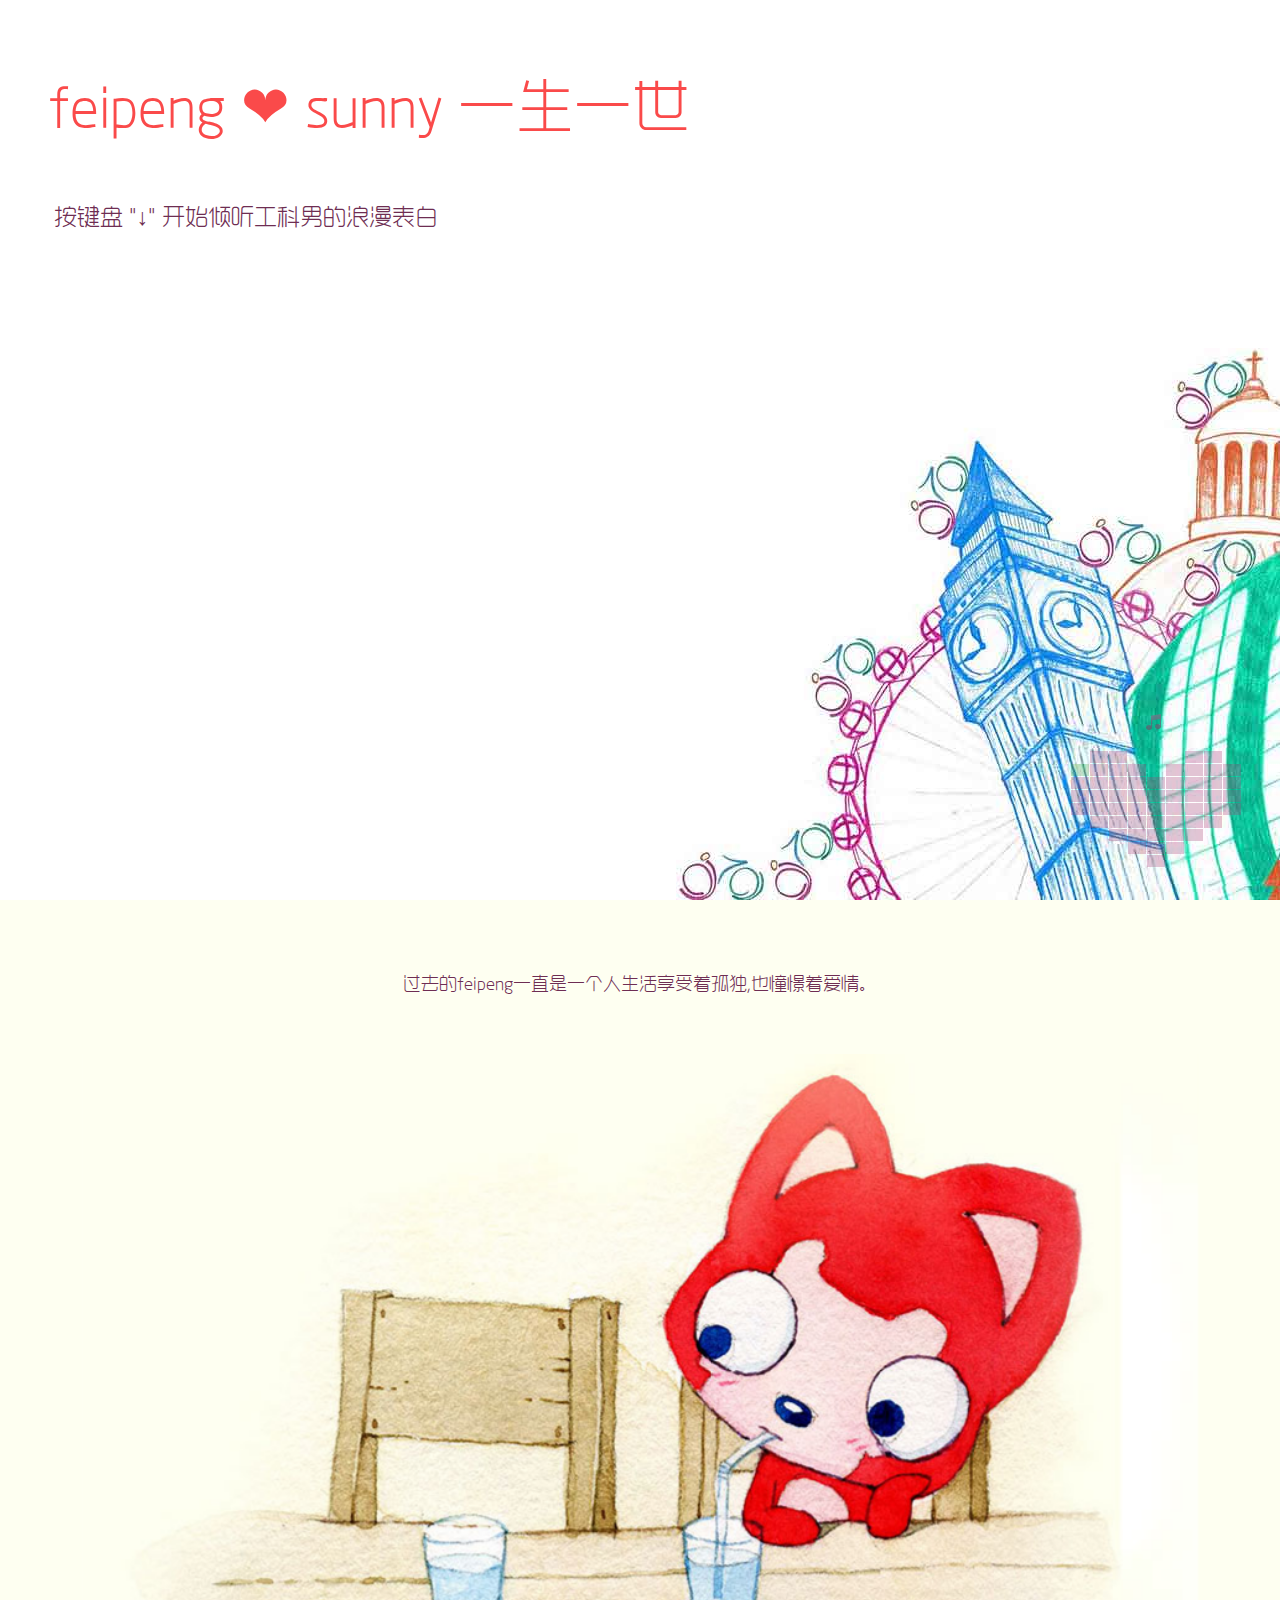
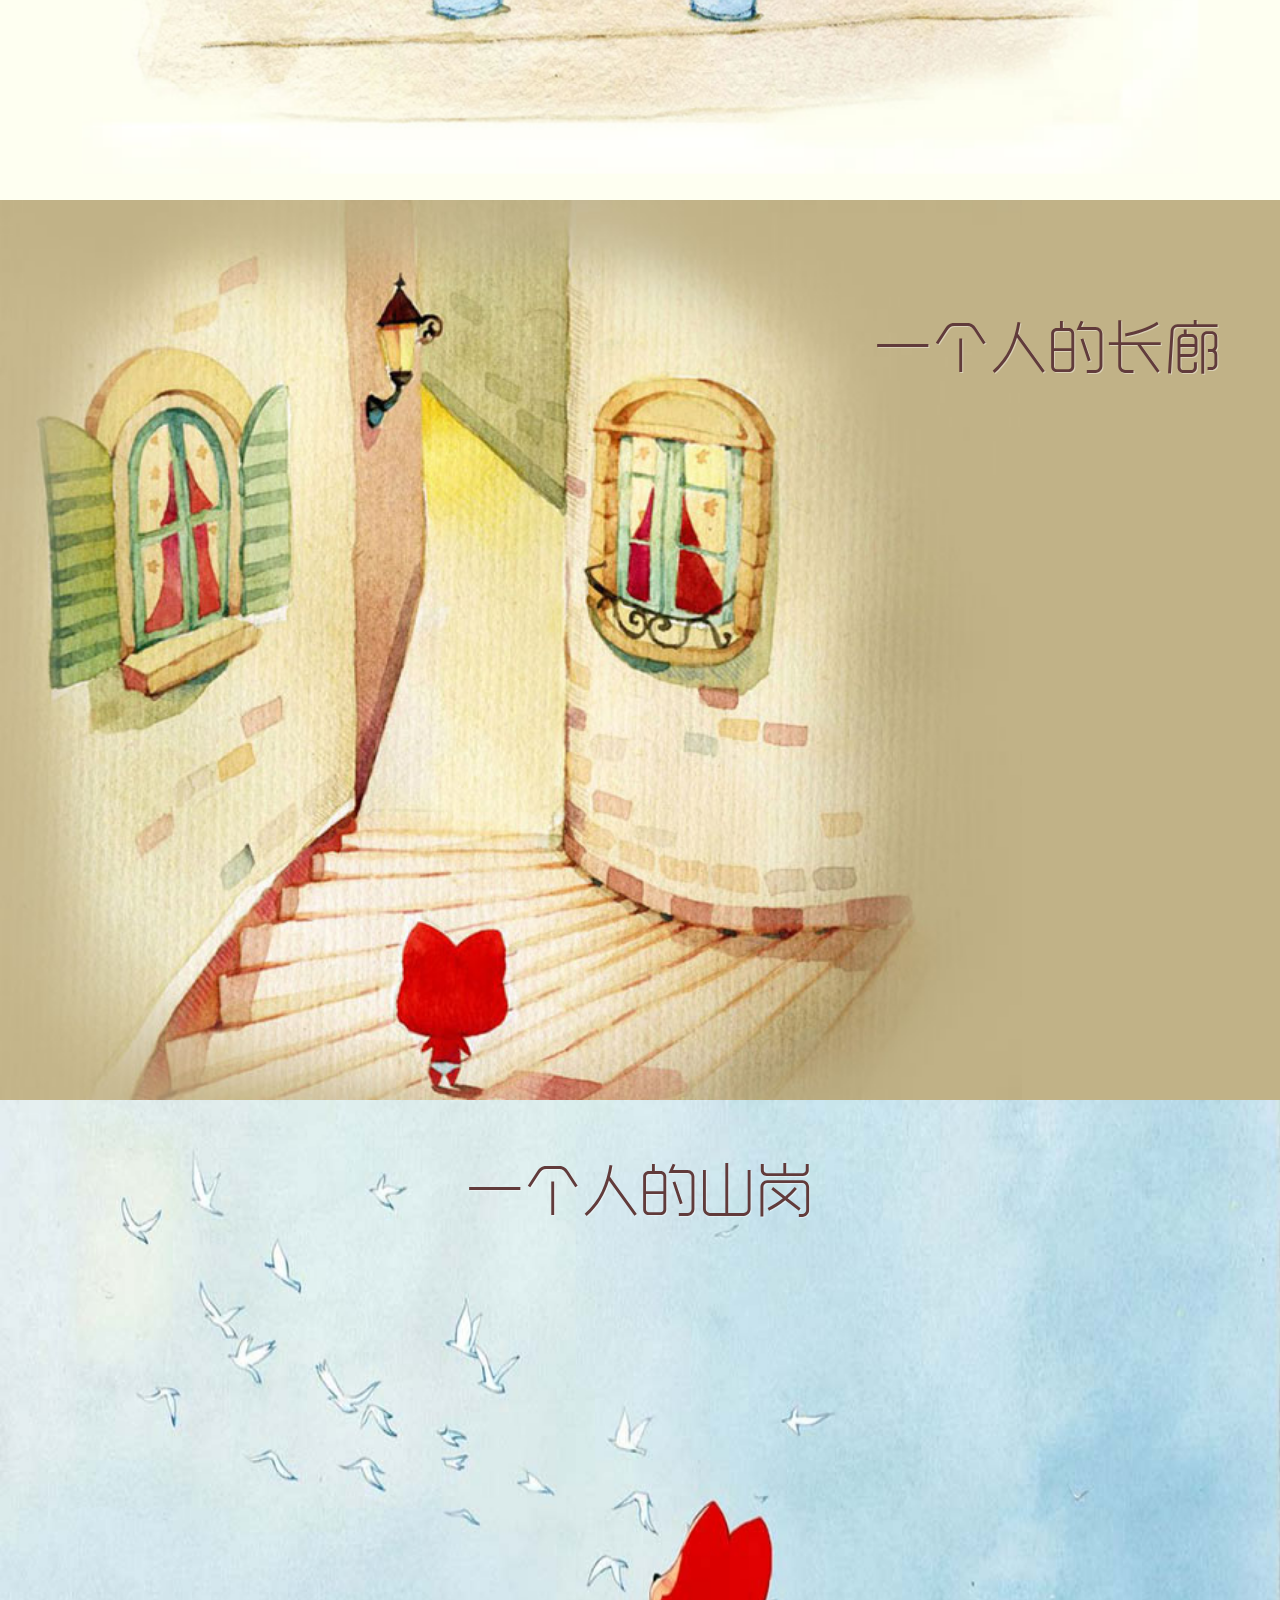
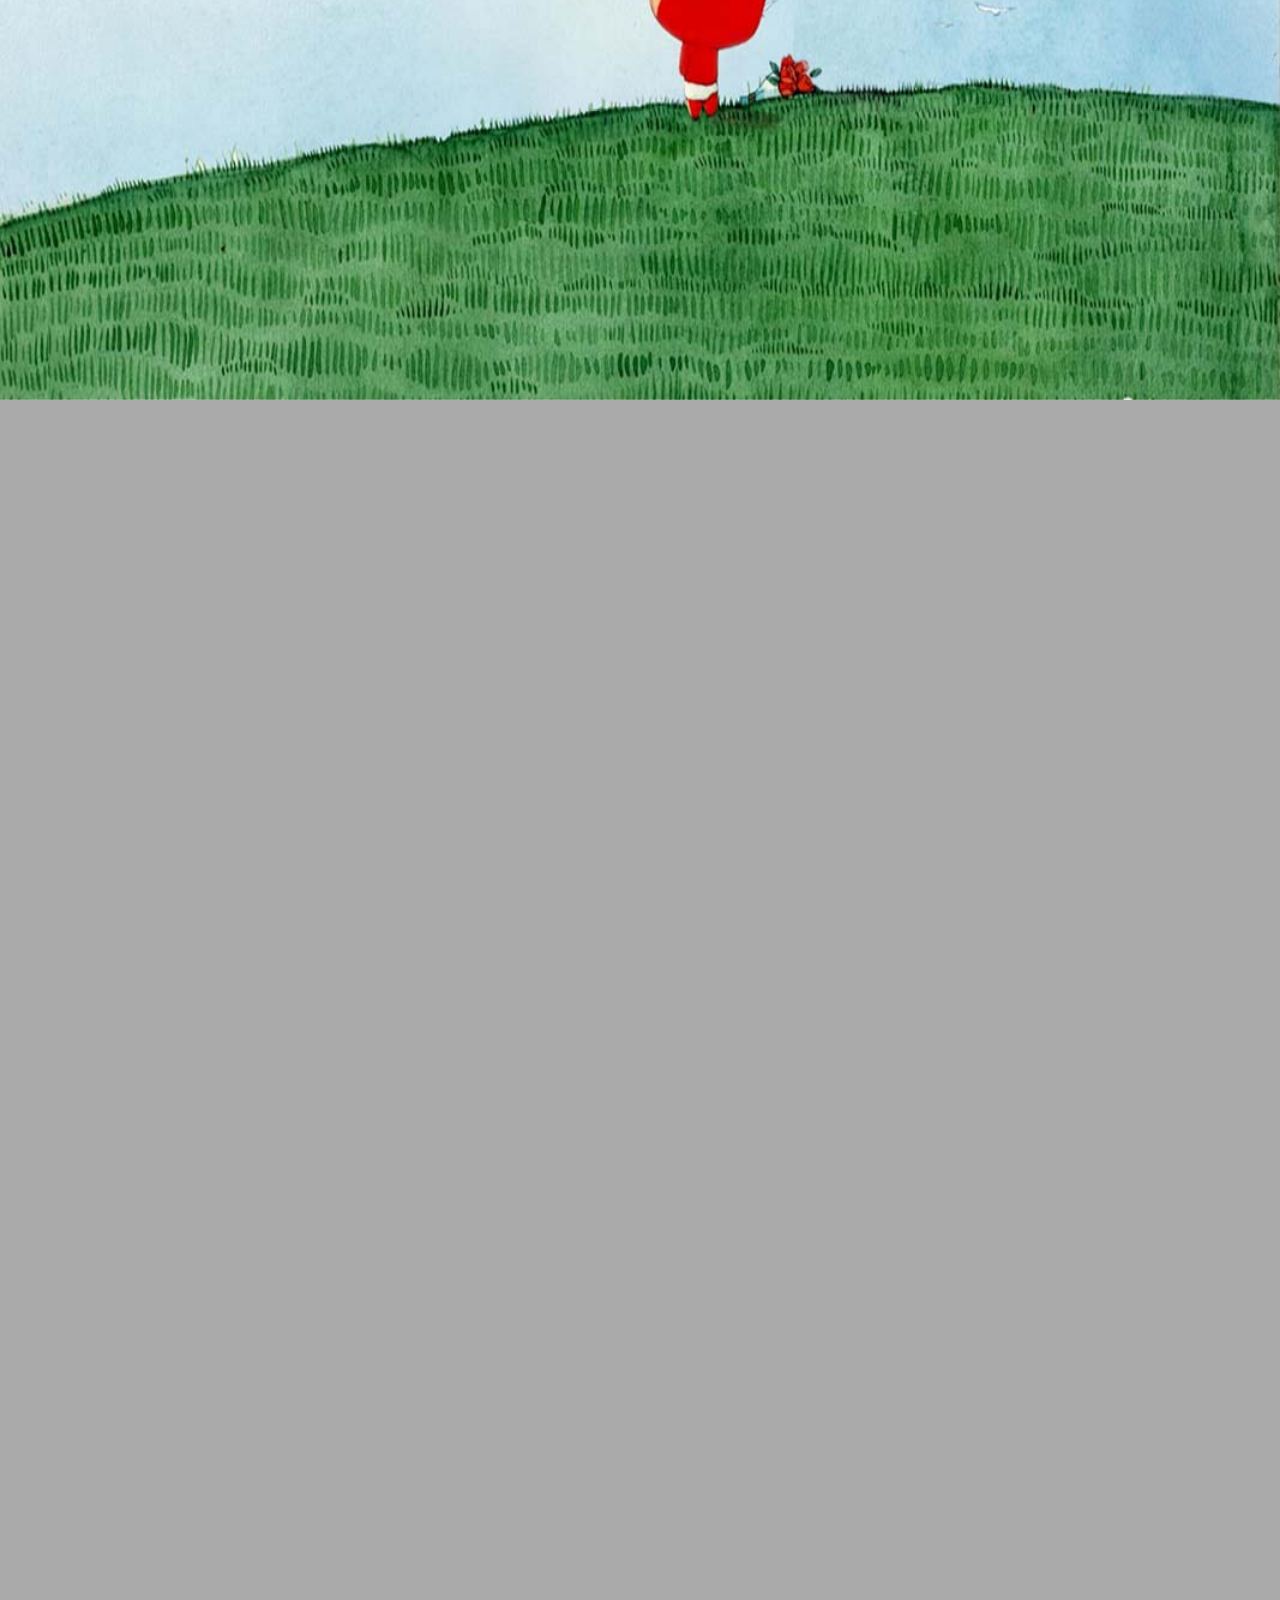
==== commit e10722d9: "edit" ====
--- a/index.html
+++ b/index.html
@@ -18,8 +18,6 @@
 	<meta http-equiv='Pragma' content='no-cache' />
 	<meta charset="UTF-8">
 	<meta name="viewport" content="width=device-width, minimum-scale=1.0, maximum-scale=1.0, user-scalable=no">
-	<meta name="author" content="DSX,工科男表白,浪漫表白,表白网站">
-	<meta name="description" content="这是XXX为XXX表白制作的表白网站">
 	<title>feipeng LOVE sunny</title>
 	<link rel="stylesheet" href="all.min.css" >
 </head>
@@ -31,7 +29,7 @@
 				<p class="text2">按键盘 "↓" <span id="text-78" contenteditable="true">开始倾听工科男的浪漫表白</span></p>
 			</div>
 			<div id="/section-1/page-2" class="ft-page page-2" data-id="page-2">
-				<p class="top-text" id="text-1" contenteditable="true">过去的feipeng一直是一个人生活，享受着孤独，也憧憬着爱情。</p>
+				<p style="font-size: 18px;" class="top-text" id="text-1 contenteditable="true">过去的feipeng一直是一个人生活享受着孤独,也憧憬着爱情。</p>
 				<img src="img/iali63.jpg" tppabs="img/iali63.jpg"  alt="过去的feipeng一直是一个人生活，享受着孤独，也憧憬着爱情。" />
 			</div>
 			<div id="/section-1/page-3" class="ft-page page-3 left-img" data-id="page-3">
@@ -79,7 +77,7 @@
 				<img src="img/iali25.jpg" tppabs="img/iali25.jpg" />
 			</div>
 			<div id="/section-3/page-3" class="ft-page page-13" data-id="page-3">
-				<img src="img/iali64.jpg" tppabs="img/iali64.jpg" alt='可是小明的爱情又在哪里呢？' />
+				<img style="height:60%" src="img/iali64.jpg" tppabs="img/iali64.jpg" alt='可是小明的爱情又在哪里呢？' />
 				<h3 id="text-13" contenteditable="true">可是feipeng的爱情又在哪里呢？</h3>
 			</div>
 			<div id="/section-3/page-4" class="ft-page page-14 left-img" data-id="page-4">
@@ -144,7 +142,7 @@
 				<img src="img/iali67.jpg" tppabs="img/iali67.jpg"  />
 			</div>
 			<div id="/section-5/page-4" class="ft-page page-28" data-id="page-4">
-				<h3 id="text-31" contenteditable="true">然后，feipeng和sunny一起去很多地方玩</h3>
+				<h3 id="text-31" contenteditable="true">然后一起去玩</h3>
 				<img src="img/iali40.jpg" tppabs="img/iali40.jpg" />
 			</div>
 			<div id="/section-5/page-5" class="ft-page page-29" data-id="page-5">
@@ -185,7 +183,7 @@
 				<img src="img/iali49.jpg" tppabs="img/iali49.jpg" />
 			</div>
 			<div id="/section-6/page-7" class="ft-page page-38 bottom-text" data-id="page-7">
-				<img src="img/iali21.jpg" tppabs="img/iali21.jpg" />
+				<img style="height:70%" src="img/iali21.jpg" tppabs="img/iali21.jpg" />
 				<h3 id="text-43" contenteditable="true">一定是我有什么做的不对，feipeng会这么想</h3>
 			</div>
 		</div>
@@ -223,21 +221,17 @@
 		<div class="ft-section section-8" data-id="section-8">
 			<div id="/section-8/page-1" class="ft-page page-46" data-id="page-1">
 				<img src="img/iali57.gif" tppabs="img/iali57.gif" />
-				<h3>
-					<span id="text-54" contenteditable="true">看着惊喜一点点准备好了</span>
-					<span id="text-55" contenteditable="true">feipeng好开心</span>
-					<span id="text-56" contenteditable="true">因为他想象着sunny看到时</span>
-					<span id="text-57" contenteditable="true">开心的样子</span>
-				</h3>
 			</div>
 			<div id="/section-8/page-2" class="ft-page page-47 top-text" data-id="page-2">
 				<img src="img/iali58.jpg" tppabs="img/iali58.jpg" />
 				<h3>
-					<span id="text-58" contenteditable="true">想想未来他们或许</span>
-                    <span id="text-59" contenteditable="true">会有一辈子</span>
-					<span id="text-59" contenteditable="true">feipeng好开心</span>
-					<span id="text-60" contenteditable="true">或许他可以和sunny一起</span>
-					<span id="text-61" contenteditable="true">去全世界好多地方玩</span></h3>
+					<span style="display:block;width:100%" id="text-58" contenteditable="true">
+						想想未来他们或许<br/>
+						会有一辈子<br/>
+						feipeng好开心<br/>
+						或许他可以和sunny一起<br/>
+						去全世界好多地方玩<br/>
+					</span>
 				
 			</div>
 			<div id="/section-8/page-3" class="ft-page page-48 left-img" data-id="page-3">
@@ -248,7 +242,7 @@
 			<img src="img/iali71.jpg" tppabs="img/iali71.jpg" />
 				<p class="text">
 					<span class='text' id="text-64" contenteditable="true">feipeng很幸福，因为他遇到了sunny。他相信后面的每天都会是快乐的</span><br />
-					<span class='text' id="text-65" contenteditable="true">简简单单，体会与XX在一起的每一个刻</span>
+					<span class='text' id="text-65" contenteditable="true">简简单单，体会与sunny在一起的每一个刻</span>
 				</p>
 			</div>
 			<div id="/section-8/page-5" class="ft-page page-50" data-id="page-5">
@@ -267,7 +261,7 @@
 		</div>
 		<div class="ft-section section-9" data-id="section-9">
 			<div id="/section-9/page-1" class="ft-page page-52 full-img" data-id="page-1">
-				<h3 id="text-71" contenteditable="true">如果三年后你注定是我女朋友，你何不提早行使你的权利</h3>
+				<h3 id="text-71" contenteditable="true">如果三年后你注定是我女朋友，<br/>你何不提早行使你的权利</h3>
 				<img src="img/iali20.jpg" tppabs="img/iali20.jpg"  />
 			</div>
 			<div id="/section-9/page-2" class="ft-page page-53" data-id="page-2">
@@ -284,21 +278,21 @@
 					<span id="text-74" contenteditable="true">无论精彩、平淡都会是他们喜欢的。</span><br /><br />
                     <span id="text-74" contenteditable="true" style="color:red">龚萱，我爱你</span><br />
 					<br />
-					<br />
-					<span> -- 按“Esc"键有惊喜</span>
 				</p>				
 			</div>
 		</div>
 	</div>
-	<div class="nojavascript">您的浏览器禁用了javascript，无法正常浏览本页面</div>
+	<div class="nojavascript">您的浏览器禁用了javascript，无法正常浏览本页面
+	</div>
 	
 
 	<audio id="bgmMusic" src="lovebgm.mp3" autoplay="autoplay" loop preload="auto" type="audio/mp3"></audio>
 
 	
-	<script src="jquery.min.js"></script>
-	<script src="all.min.js" ></script>
-	<script src="love.min.js" ></script>
+	<script src="jquery.min.js" type="text/javascript"></script>
+	<script src="all.min.js" type="text/javascript"></script>
+	<script src="love.min.js" type="text/javascript"></script>
+
 	<div class="mPower"><span id="on" title="点击暂停" style=""></span><span id="off" title="点击播放"  style=""></span></div>
 
 	
